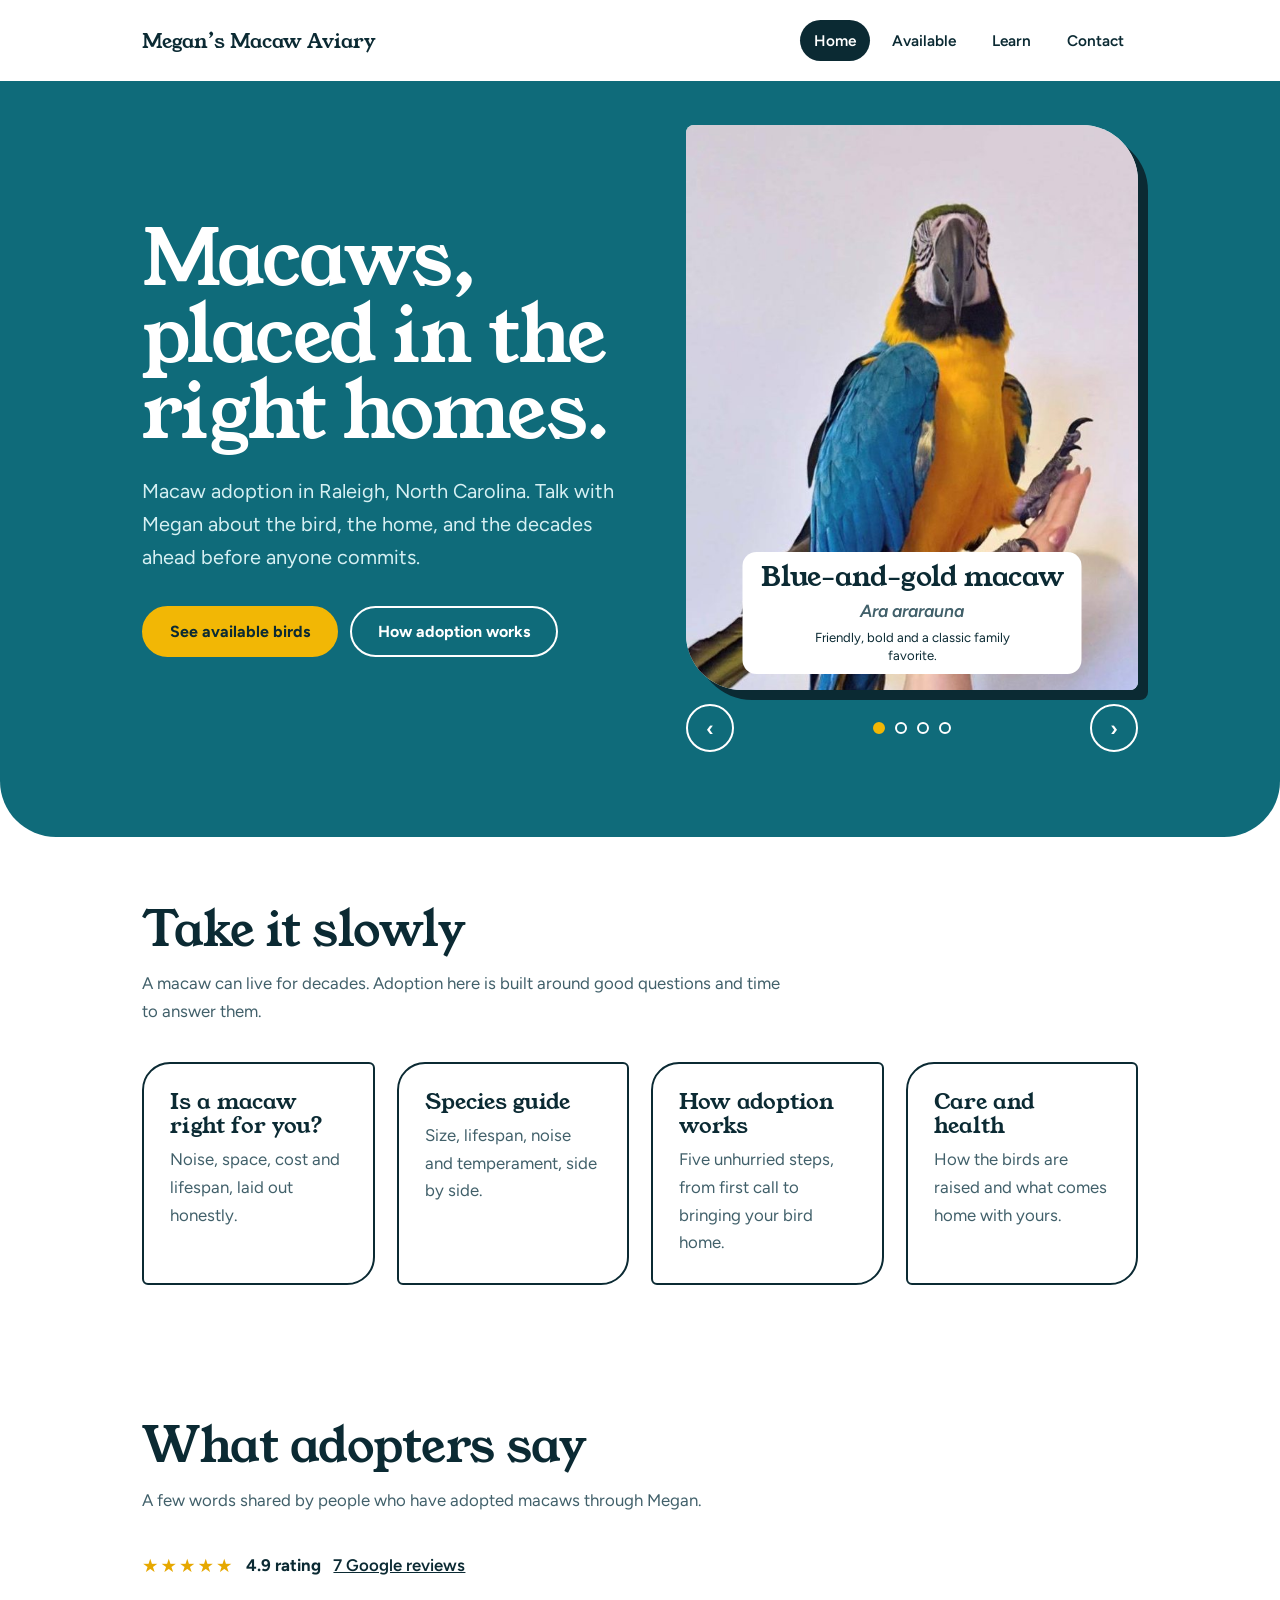
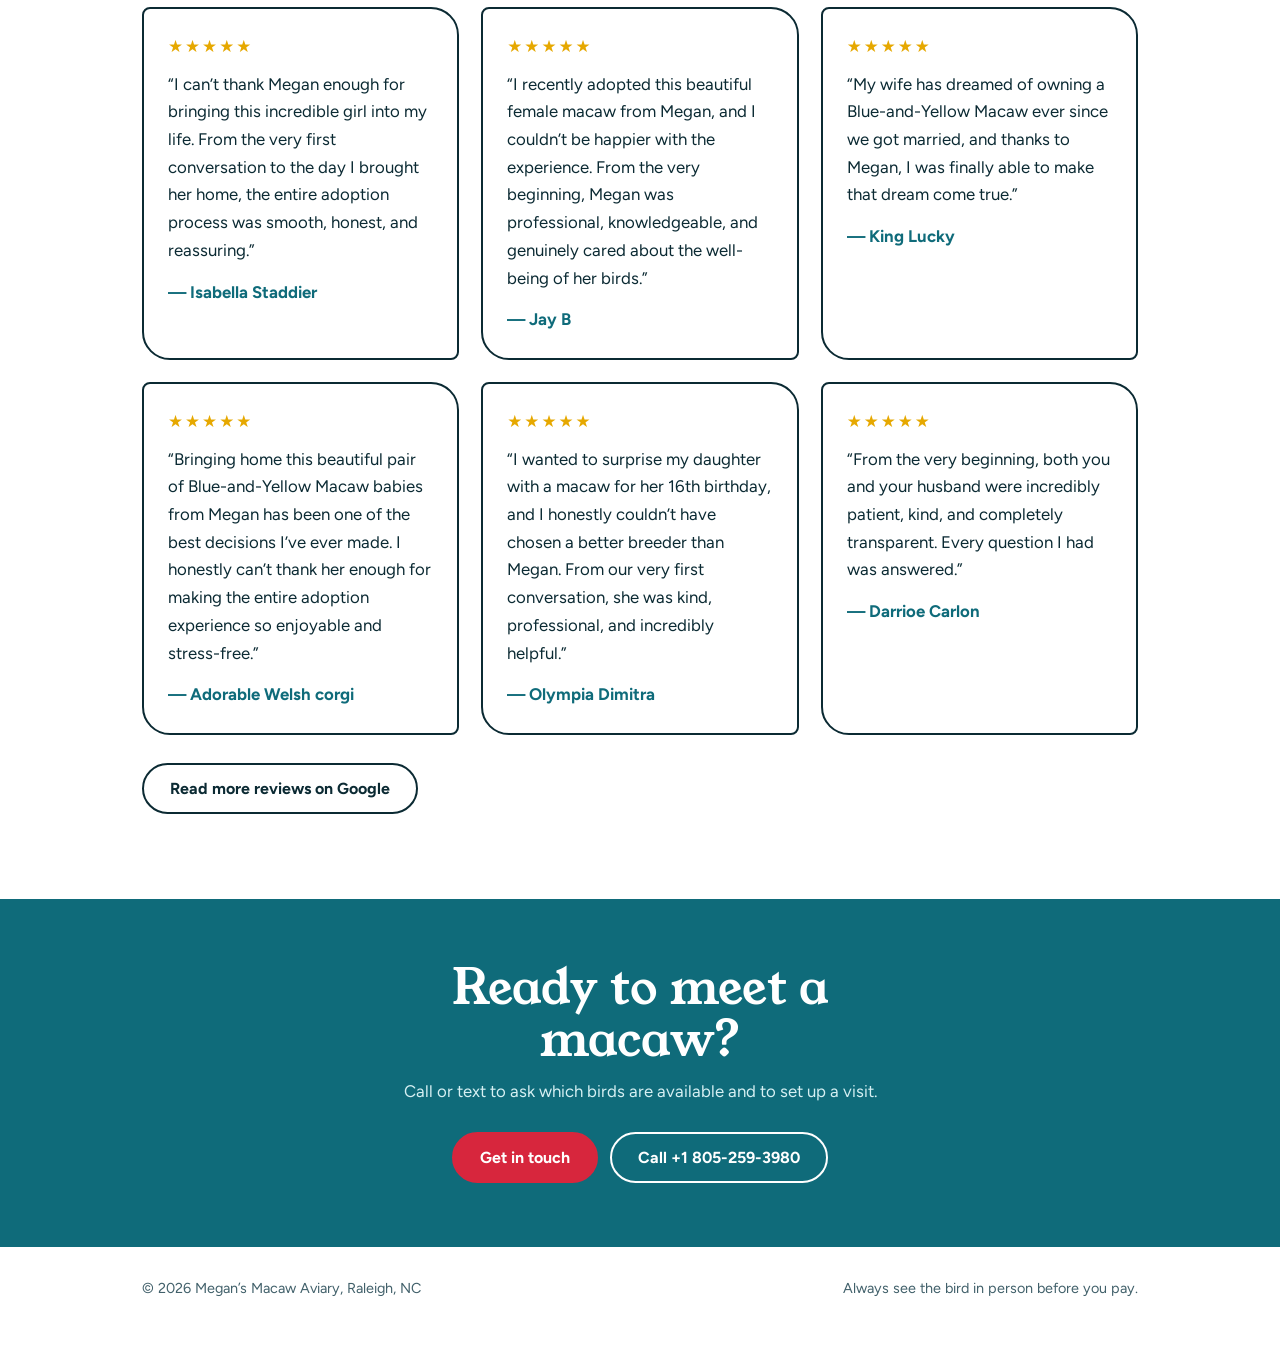
==== index.html @ 68a4a049 "Initial site" ====
<!DOCTYPE html>
<html lang="en">
<head>
<meta charset="utf-8">
<meta name="viewport" content="width=device-width, initial-scale=1, viewport-fit=cover">
<title>Megan’s Macaw Aviary | Macaw adoption in Raleigh, North Carolina</title>
<meta name="description" content="Macaw adoption in Raleigh, North Carolina. Meet hand-raised scarlet, blue-and-gold, green-winged, military and hyacinth macaws.">
<meta name="robots" content="index,follow,max-image-preview:large">
<meta name="theme-color" content="#0F6B7A">
<link rel="icon" href="/favicon.ico" sizes="48x48">
<link rel="icon" href="/icon-192.png" type="image/png" sizes="192x192">
<link rel="apple-touch-icon" href="/apple-touch-icon.png">
<link rel="manifest" href="/site.webmanifest">
<link rel="canonical" href="https://YOUR-DOMAIN.com/">
<meta property="og:type" content="website"><meta property="og:url" content="https://YOUR-DOMAIN.com/"><meta property="og:locale" content="en_US"><meta property="og:site_name" content="Megan’s Macaw Aviary">
<meta property="og:title" content="Megan’s Macaw Aviary | Macaw adoption in Raleigh, North Carolina"><meta property="og:description" content="Macaw adoption in Raleigh, North Carolina. Meet hand-raised scarlet, blue-and-gold, green-winged, military and hyacinth macaws.">
<meta property="og:image" content="https://YOUR-DOMAIN.com/og-image.jpg"><meta property="og:image:type" content="image/jpeg"><meta property="og:image:width" content="1200"><meta property="og:image:height" content="630"><meta property="og:image:alt" content="Hyacinth macaw next to the words Megan’s Macaw Aviary">
<meta name="twitter:card" content="summary_large_image"><meta name="twitter:title" content="Megan’s Macaw Aviary | Macaw adoption in Raleigh, North Carolina"><meta name="twitter:description" content="Macaw adoption in Raleigh, North Carolina. Meet hand-raised scarlet, blue-and-gold, green-winged, military and hyacinth macaws."><meta name="twitter:image" content="https://YOUR-DOMAIN.com/og-image.jpg">
<link rel="preconnect" href="https://fonts.googleapis.com"><link rel="preconnect" href="https://fonts.gstatic.com" crossorigin>
<link rel="stylesheet" href="https://fonts.googleapis.com/css2?family=Young+Serif&family=Figtree:wght@400;600;700&display=swap">
<link rel="stylesheet" href="/styles.css">
<script type="application/ld+json">{"@context":"https://schema.org","@type":"PetStore","name":"Megan’s Macaw Aviary","description":"Macaw adoption in Raleigh, North Carolina. Hand-raised, socialized macaws raised in a home environment.","url":"https://YOUR-DOMAIN.com/","telephone":"+1-805-259-3980","image":"https://YOUR-DOMAIN.com/og-image.jpg","address":{"@type":"PostalAddress","addressLocality":"Raleigh","addressRegion":"NC","addressCountry":"US"},"areaServed":"Raleigh, North Carolina"}</script>
</head>
<body>
<a class="skip" href="#main">Skip to content</a>
<noscript><p class="nojs">Some features need JavaScript. You can always call or text Megan at +1 805-259-3980.</p></noscript>
<div id="net" role="status" hidden>You appear to be offline. Photos and links may not load. You can still call or text +1 805-259-3980.</div>
<div class="wrap"><div class="top"><a class="brand" href="/">Megan’s Macaw Aviary</a><nav aria-label="Main"><a href="/" aria-current="page">Home</a><a href="/available">Available</a><a href="/learn">Learn</a><a href="/contact">Contact</a></nav></div></div>
<main id="main" tabindex="-1">

  <header class="hero"><div class="wrap hg">
    <div>
      <h1>Macaws, placed in the right homes.</h1>
      <p>Macaw adoption in Raleigh, North Carolina. Talk with Megan about the bird, the home, and the decades ahead before anyone commits.</p>
      <div class="cta"><a class="btn" href="/available">See available birds</a><a class="btn alt" href="/learn#adoption">How adoption works</a></div>
    </div>
    <div class="stage" role="group" aria-roledescription="carousel" aria-label="Macaw species">
      <button class="slide" id="slide" type="button" aria-label="Show next macaw"></button>
      <div class="ctrl">
        <button type="button" id="prev" aria-label="Previous macaw">‹</button>
        <div class="dots" id="dots" aria-hidden="true"></div>
        <button type="button" id="next" aria-label="Next macaw">›</button>
      </div>
    </div>
  </div></header>

  <section><div class="wrap">
    <h2 class="lead">Take it slowly</h2>
    <p class="intro">A macaw can live for decades. Adoption here is built around good questions and time to answer them.</p>
    <div class="tiles">
      <a class="tile" href="/learn#fit"><h3>Is a macaw right for you?</h3><p>Noise, space, cost and lifespan, laid out honestly.</p></a>
      <a class="tile" href="/learn#species"><h3>Species guide</h3><p>Size, lifespan, noise and temperament, side by side.</p></a>
      <a class="tile" href="/learn#adoption"><h3>How adoption works</h3><p>Five unhurried steps, from first call to bringing your bird home.</p></a>
      <a class="tile" href="/learn#care"><h3>Care and health</h3><p>How the birds are raised and what comes home with yours.</p></a>
    </div>
  </div></section>

  <section id="reviews"><div class="wrap">
    <h2 class="lead">What adopters say</h2>
    <p class="intro">A few words shared by people who have adopted macaws through Megan.</p>
    <p class="rating"><span class="stars" aria-hidden="true">★★★★★</span><span>4.9 rating</span><a class="js-reviews" href="#" target="_blank" rel="noopener">7 Google reviews</a></p>
    <div class="revs" id="revs">
      <blockquote class="rev"><div class="stars" aria-label="5 stars">★★★★★</div><p>“I can’t thank Megan enough for bringing this incredible girl into my life. From the very first conversation to the day I brought her home, the entire adoption process was smooth, honest, and reassuring.”</p><cite>— Isabella Staddier</cite></blockquote>
      <blockquote class="rev"><div class="stars" aria-label="5 stars">★★★★★</div><p>“I recently adopted this beautiful female macaw from Megan, and I couldn’t be happier with the experience. From the very beginning, Megan was professional, knowledgeable, and genuinely cared about the well-being of her birds.”</p><cite>— Jay B</cite></blockquote>
      <blockquote class="rev"><div class="stars" aria-label="5 stars">★★★★★</div><p>“My wife has dreamed of owning a Blue-and-Yellow Macaw ever since we got married, and thanks to Megan, I was finally able to make that dream come true.”</p><cite>— King Lucky</cite></blockquote>
      <blockquote class="rev"><div class="stars" aria-label="5 stars">★★★★★</div><p>“Bringing home this beautiful pair of Blue-and-Yellow Macaw babies from Megan has been one of the best decisions I’ve ever made. I honestly can’t thank her enough for making the entire adoption experience so enjoyable and stress-free.”</p><cite>— Adorable Welsh corgi</cite></blockquote>
      <blockquote class="rev"><div class="stars" aria-label="5 stars">★★★★★</div><p>“I wanted to surprise my daughter with a macaw for her 16th birthday, and I honestly couldn’t have chosen a better breeder than Megan. From our very first conversation, she was kind, professional, and incredibly helpful.”</p><cite>— Olympia Dimitra</cite></blockquote>
      <blockquote class="rev"><div class="stars" aria-label="5 stars">★★★★★</div><p>“From the very beginning, both you and your husband were incredibly patient, kind, and completely transparent. Every question I had was answered.”</p><cite>— Darrioe Carlon</cite></blockquote>
    </div>
    <p class="revlink"><a class="btn alt js-reviews" href="#" target="_blank" rel="noopener">Read more reviews on Google</a></p>
  </div></section>

  <div class="strip"><div class="wrap">
    <h2>Ready to meet a macaw?</h2>
    <p>Call or text to ask which birds are available and to set up a visit.</p>
    <div class="cta"><a class="btn" href="/contact">Get in touch</a><a class="btn alt" href="tel:+18052593980">Call +1 805-259-3980</a></div>
  </div></div>
</main>
<footer><div class="wrap"><span>© 2026 Megan’s Macaw Aviary, Raleigh, NC</span><span class="js-social"></span><span>Always see the bird in person before you pay.</span></div></footer>
<script src="/config.js"></script><script src="/app.js" defer></script>
</body></html>
---- styles.css ----
:root{color-scheme:light;--bg:#FFFFFF;--ink:#0B2A33;--muted:#41606A;--card:#fff;--line:#C9DDE0;--teal:#0F6B7A;--gold:#F2B705;--scarlet:#D7263D;--sky:#D6F0F3;
box-sizing:border-box;padding-top:env(safe-area-inset-top,0px);padding-bottom:env(safe-area-inset-bottom,0px)}
html{-webkit-text-size-adjust:100%}
html{scroll-padding-top:env(safe-area-inset-top,0px)}
*,*::before,*::after{box-sizing:inherit}
body{margin:0;background:var(--bg);color:var(--ink);font:400 1.05rem/1.65 Figtree,system-ui,sans-serif;overflow-x:clip}
.wrap{max-width:1040px;margin:0 auto;padding:0 22px}
h1,h2,h3{font-family:"Young Serif",Georgia,serif;font-weight:400;line-height:1.08;margin:0}
a{color:inherit}
:focus-visible{outline:3px solid var(--scarlet);outline-offset:3px}
[hidden]{display:none!important}
.top{display:flex;justify-content:space-between;align-items:center;gap:16px;padding:20px 0}
.brand{font:400 1.25rem "Young Serif",Georgia,serif;text-decoration:none}
.top nav{display:flex;gap:8px;align-items:center;font-weight:600;font-size:.96rem}
.top nav a{text-decoration:none;padding:8px 14px;border-radius:999px}
.top nav a:hover{background:var(--sky)}
.top nav a[aria-current="page"]{background:var(--ink);color:var(--bg)}
.btn{display:inline-block;padding:14px 26px;border-radius:999px;background:var(--scarlet);color:#fff;font:700 1rem Figtree,sans-serif;text-decoration:none;border:2px solid var(--scarlet);cursor:pointer}
.btn:hover{background:#B81E32;border-color:#B81E32}
.btn.alt{background:transparent;color:var(--ink);border-color:var(--ink)}
.btn.alt:hover{background:var(--ink);color:var(--bg)}
.cta{display:flex;flex-wrap:wrap;gap:12px}
.hero{background:var(--teal);color:#fff;border-radius:0 0 56px 56px;padding:44px 0 84px}
.hg{display:grid;grid-template-columns:1.05fr .95fr;gap:44px;align-items:center}
.hero h1{font-size:clamp(2.7rem,8.2vw,6rem);letter-spacing:-.02em;line-height:1}
.hero p{max-width:44ch;font-size:1.25rem;color:#D6F0F3;margin:24px 0 32px}
.hero .btn{background:var(--gold);border-color:var(--gold);color:#0B2A33}.hero .btn:hover{background:#fff;border-color:#fff}
.hero .btn.alt{background:transparent;color:#fff;border-color:#fff}.hero .btn.alt:hover{background:#fff;color:var(--teal)}
.stage{position:relative}
.slide{display:block;width:100%;aspect-ratio:4/5;max-height:560px;border:0;padding:0;background:var(--sky);border-radius:8px 56px 8px 56px;box-shadow:10px 10px 0 #0B2A33;overflow:hidden;position:relative;cursor:pointer;font:inherit;color:inherit;text-align:left}
.slide img{position:absolute;inset:0;width:100%;height:100%;object-fit:cover;object-position:50% 30%;opacity:0;transition:opacity .35s}.slide img.on{opacity:1}
.fe{position:absolute;aspect-ratio:1;border-radius:0 100% 0 100%}
.fe.a{width:64%;left:8%;top:8%;rotate:18deg;background:var(--c1)}
.fe.b{width:46%;left:44%;top:42%;rotate:-8deg;background:var(--c2)}
.fe.c{width:34%;left:6%;top:58%;rotate:32deg;background:var(--c3)}
.slide.swap .fe{animation:in .5s cubic-bezier(.2,.8,.2,1) both}
.slide.swap .fe.b{animation-delay:.06s}.slide.swap .fe.c{animation-delay:.12s}
@keyframes in{from{opacity:0;translate:40px 0}to{opacity:1;translate:0 0}}
.cap{position:absolute;left:50%;bottom:16px;transform:translateX(-50%);width:max-content;max-width:calc(100% - 32px);display:flex;flex-direction:column;align-items:center;text-align:center;background:var(--card);color:var(--ink);border-radius:14px;padding:10px 18px}
.cap b{font:400 1.75rem/1.1 "Young Serif",Georgia,serif}
.cap small{color:var(--muted);font-weight:600;font-size:1.1rem;font-style:italic;margin-top:3px}
.cap em{font-style:normal;color:var(--ink);font-size:.82rem;line-height:1.35;margin-top:4px;max-width:30ch}
.ctrl{display:flex;justify-content:space-between;align-items:center;margin-top:14px}
.ctrl button{width:48px;height:48px;border-radius:50%;border:2px solid #fff;background:transparent;color:#fff;font:600 1.3rem Figtree,sans-serif;cursor:pointer}
.ctrl button:hover{background:#fff;color:var(--teal)}
.dots{display:flex;gap:10px}
.dots span{width:12px;height:12px;border-radius:50%;border:2px solid #fff}
.dots span.on{background:var(--gold);border-color:var(--gold)}
section{padding:68px 0}
.lead{font-size:clamp(1.9rem,4.6vw,3rem);letter-spacing:-.01em;max-width:20ch}
.intro{max-width:58ch;color:var(--muted);margin:14px 0 36px}
.band{background:var(--bg);border-top:1.5px solid var(--line)}
.species{display:grid;grid-template-columns:repeat(auto-fit,minmax(270px,1fr));gap:22px}
.sp{background:var(--card);border:1.5px solid var(--line);border-radius:6px 28px 6px 28px;overflow:hidden}
.sp i{display:block;height:14px}
.sp div{padding:22px 24px 26px}
.sp h3{font-size:1.5rem;margin-bottom:4px}
.sp small{display:block;color:var(--muted);font-weight:600;margin-bottom:12px}
.sp p{margin:0;font-size:.98rem}
.tiles{display:grid;grid-template-columns:repeat(auto-fit,minmax(240px,1fr));gap:22px}
.tile{display:block;text-decoration:none;padding:26px;border-radius:28px 6px 28px 6px;border:2px solid var(--ink);background:var(--card)}
.tile:hover{background:var(--ink);color:var(--bg)}
.tile h3{font-size:1.4rem;margin-bottom:8px}
.tile p{margin:0;color:var(--muted)}.tile:hover p{color:inherit}
.revs{display:grid;grid-template-columns:repeat(auto-fit,minmax(260px,1fr));gap:22px}
.rev{margin:0;padding:24px;border:2px solid var(--ink);border-radius:8px 28px 8px 28px;background:var(--card)}
.rev p{margin:0 0 14px}.rev cite{font-weight:700;font-style:normal;color:var(--teal)}
.strip{background:var(--teal);color:#fff;text-align:center;padding:64px 0}
.strip h2{font-size:clamp(1.9rem,4.6vw,3rem);max-width:18ch;margin:0 auto 12px}
.strip p{margin:0 auto 26px;max-width:46ch;color:#D6F0F3}
.strip .cta{justify-content:center}
.strip .btn.alt{color:#fff;border-color:#fff}.strip .btn.alt:hover{background:#fff;color:var(--teal)}
.fit{display:grid;grid-template-columns:1fr 1fr;gap:48px;align-items:start}
.fit ul{margin:0;padding:0;list-style:none;display:grid;gap:18px}
.fit li{padding-left:18px;border-left:5px solid var(--gold)}
.fit li:nth-child(2){border-color:var(--teal)}.fit li:nth-child(3){border-color:var(--scarlet)}.fit li:nth-child(4){border-color:var(--teal)}
.fit b{display:block;font-size:1.08rem}
.fit li span{color:var(--muted);font-size:.98rem}
.steps{counter-reset:s;margin:0;padding:0;list-style:none;max-width:760px}
.steps li{counter-increment:s;position:relative;padding:0 0 30px 64px;border-left:2px solid var(--line);margin-left:20px}
.steps li:last-child{border-color:transparent;padding-bottom:0}
.steps li::before{content:counter(s);position:absolute;left:-21px;top:0;width:40px;height:40px;border-radius:50%;background:var(--teal);color:#fff;display:grid;place-content:center;font:400 1.1rem "Young Serif",Georgia,serif}
.steps b{display:block;font:400 1.3rem "Young Serif",Georgia,serif;margin-bottom:4px}
.steps span{color:var(--muted)}
details{border-bottom:1.5px solid var(--line);max-width:760px}
summary{cursor:pointer;padding:18px 0;font:400 1.2rem "Young Serif",Georgia,serif;list-style:none;display:flex;justify-content:space-between;gap:16px}
summary::-webkit-details-marker{display:none}
summary::after{content:"+";font:600 1.5rem Figtree,sans-serif;color:var(--scarlet);transition:transform .2s}
details[open] summary::after{transform:rotate(45deg)}
details p{margin:0 0 20px;color:var(--muted);max-width:62ch}
.cg{display:grid;grid-template-columns:1fr 1fr;gap:48px;align-items:start}
.cg h1{font-size:clamp(2.2rem,5.5vw,3.6rem);margin-bottom:16px}
.cg dl{display:grid;grid-template-columns:auto 1fr;gap:8px 22px;margin:28px 0 0}
.cg dt{font-weight:700;color:var(--teal)}.cg dd{margin:0}
.msg{background:var(--card);border:2px solid var(--ink);border-radius:8px 32px 8px 32px;padding:26px;display:grid;gap:14px}
.msg h2{font-size:1.5rem}
.msg label{display:grid;gap:6px;font-weight:600;font-size:.95rem}
.msg input,.msg select,.msg textarea{font:400 1rem Figtree,sans-serif;color:var(--ink);background:var(--bg);border:1.5px solid var(--line);border-radius:10px;padding:11px 12px;width:100%}
.msg textarea{min-height:110px;resize:vertical}
.msg small{color:var(--muted)}
footer{padding:30px 0 44px;font-size:.9rem;color:var(--muted)}
footer .wrap{display:flex;flex-wrap:wrap;justify-content:space-between;gap:10px}
@media (max-width:820px){.hg,.fit,.cg{grid-template-columns:1fr;gap:34px}.slide{max-height:460px;box-shadow:7px 7px 0 #0B2A33}.hero{border-radius:0 0 36px 36px;padding:24px 0 56px}section{padding:52px 0}}
@media (max-width:560px){html{font-size:88%}.wrap{padding:0 16px}.hero h1{font-size:clamp(2rem,9vw,2.6rem)}.hero p{margin:14px 0 20px}.hg{gap:24px}.slide{max-height:380px}.cap b{font-size:1.4rem}.cap small{font-size:1rem}.cap{bottom:10px;padding:8px 14px}.lead{font-size:1.6rem}.intro{margin:10px 0 24px}.btn{padding:11px 20px}.ctrl button{width:40px;height:40px}section{padding:38px 0}.strip{padding:38px 0}.top{flex-direction:column;align-items:flex-start;gap:12px;padding:16px 0}.top nav{width:100%}.top nav a{flex:1;text-align:center;padding:12px 8px}.hero p{font-size:1.1rem}.cta .btn{width:100%;text-align:center}.msg{padding:20px}footer .wrap{flex-direction:column}.steps li{padding-left:54px}}
@media (prefers-reduced-motion:reduce){.slide img{transition:none}.slide.swap .fe{animation:none}summary::after{transition:none}}

.stars{color:#E6A800;letter-spacing:2px;font-size:1.05rem;margin-bottom:10px}
.rev cite{display:block}


section[id],.view [id]{scroll-margin-top:16px}
.sp img{display:block;width:100%;aspect-ratio:4/3;object-fit:cover;object-position:50% 30%;border-bottom:1.5px solid var(--line);background:var(--sky)}
.sp dl{display:grid;grid-template-columns:auto 1fr;gap:6px 14px;margin:14px 0 18px;font-size:.93rem}
.sp dt{font-weight:700;color:var(--teal)}.sp dd{margin:0}
.sp .btn{padding:10px 18px;font-size:.92rem}
.species{grid-template-columns:repeat(auto-fit,minmax(300px,1fr))}
.fit h3{font-size:1.5rem;margin-bottom:16px}
.fine{color:var(--muted);font-size:.9rem;margin:22px 0 0}
.filters{display:flex;flex-wrap:wrap;gap:10px;margin:0 0 14px}
.chip{font:600 .95rem Figtree,sans-serif;padding:9px 18px;border-radius:999px;border:2px solid var(--ink);background:transparent;color:var(--ink);cursor:pointer}
.chip:hover{background:var(--sky)}.chip[aria-pressed="true"]{background:var(--ink);color:#fff}
.count{color:var(--muted);margin:0 0 20px;font-weight:600}
.birds{display:grid;grid-template-columns:repeat(auto-fill,minmax(250px,1fr));gap:22px}
.bird{background:var(--card);border:1.5px solid var(--line);border-radius:6px 28px 6px 28px;overflow:hidden;display:flex;flex-direction:column}
.bird .ph{position:relative;aspect-ratio:4/5;background:var(--sky)}
.bird .ph img{position:absolute;inset:0;width:100%;height:100%;object-fit:cover;object-position:50% 25%;display:block}
.bird.sold .ph img{filter:grayscale(.7);opacity:.85}
.badge{position:absolute;top:12px;left:12px;padding:5px 12px;border-radius:999px;font:700 .82rem Figtree,sans-serif;color:#fff}
.s-available{background:var(--teal)}.s-reserved{background:var(--gold);color:var(--ink)}.s-sold{background:#5B6B70}
.bird .bb{padding:18px 20px 22px;display:flex;flex-direction:column;gap:2px;flex:1}
.bird h3{font-size:1.35rem}.bird small{color:var(--muted);font-weight:600;font-style:italic}
.bird .age{margin:10px 0 16px;font-weight:600}
.bird .btn{margin-top:auto;text-align:center;padding:11px 18px;font-size:.95rem}
.empty{padding:28px;border:2px dashed var(--line);border-radius:18px;color:var(--muted);text-align:center}
.mapnote{margin-top:24px;padding:16px 18px;border-left:5px solid var(--gold);background:#F7FBFB;border-radius:0 14px 14px 0;font-size:.97rem}
.mapnote a{font-weight:700}
.cg dd a{font-weight:600}
.msg .row{display:flex;flex-wrap:wrap;gap:10px}
.msg .btn{padding:12px 20px;font-size:.96rem}
.msg .status{min-height:1.4em;font-weight:600;color:var(--teal)}
.strip .cta+p,.revlink{margin-top:28px}
@media (max-width:560px){
.birds{grid-template-columns:1fr 1fr;gap:12px}
.bird .bb{padding:12px 12px 14px}.bird h3{font-size:1.1rem}.bird small{font-size:.8rem}.bird .btn{font-size:.85rem;padding:9px 10px}
.badge{top:8px;left:8px;font-size:.74rem;padding:4px 9px}
.species{grid-template-columns:1fr}
.msg .row .btn{flex:1 1 100%;text-align:center}
.chip{padding:8px 14px}
}

/* ===== Responsive plan =====
   280-340 tiny phones | 341-560 phones | 561-820 tablets / large phones (one column)
   821-999 small laptops | 1000-1499 desktop | 1500+ large monitors */
.skip{position:absolute;left:-9999px;top:8px;background:var(--ink);color:#fff;padding:10px 16px;border-radius:999px;z-index:50;font-weight:700}
.skip:focus{left:12px}
.nojs{margin:0;padding:12px 18px;background:var(--gold);color:var(--ink);font-weight:600;text-align:center}
#net{position:sticky;top:0;z-index:40;margin:0;padding:10px 18px;background:var(--ink);color:#fff;text-align:center;font-weight:600;font-size:.95rem}
#net a{color:var(--gold)}
.stage{max-width:440px;max-width:clamp(230px,calc(100svh * .64),460px);margin-left:auto;margin-right:auto;width:100%}
.slide{max-height:none}
.noimg{background:var(--sky)}
.noimg img{visibility:hidden}
.noimg::after{content:"Photo unavailable";position:absolute;inset:0;display:grid;place-content:center;color:var(--muted);font-weight:600;font-size:.9rem}
.hero h1{font-size:clamp(2.6rem,6vw,6rem)}
.tiles{grid-template-columns:repeat(4,1fr)}
.rating{display:flex;flex-wrap:wrap;align-items:center;gap:6px 12px;margin:0 0 26px;font-weight:700}
.rating .stars{margin:0;font-size:1.15rem}
.rating a{font-weight:600}
@media (min-width:1000px){
 .species{grid-template-columns:repeat(6,1fr)}
 .sp{grid-column:span 2}.sp:nth-child(4){grid-column:2/span 2}.sp:nth-child(5){grid-column:4/span 2}
}
@media (min-width:600px) and (max-width:999px){
 .species{grid-template-columns:1fr 1fr}
 .sp:last-child:nth-child(odd){grid-column:1/-1;width:calc(50% - 11px);justify-self:center}
}
@media (max-width:999px){.tiles{grid-template-columns:1fr 1fr}}
@media (max-width:820px){
 .hero h1{font-size:clamp(2.4rem,9vw,4.2rem)}
 .hero p{max-width:52ch}
}
@media (max-width:599px){.species{grid-template-columns:1fr}}
@media (max-width:520px){.tiles{grid-template-columns:1fr}}
@media (max-width:420px){.top nav a{padding:10px 6px;font-size:.9rem}}
@media (max-width:340px){
 html{font-size:82%}
 .top nav a{padding:9px 3px;font-size:.84rem}
 .birds{grid-template-columns:1fr}
 .cap b{font-size:1.2rem}.cap small{font-size:.9rem}
 .ctrl button{width:36px;height:36px}
}
@media (max-width:299px){.top nav{flex-wrap:wrap}.top nav a{flex:1 1 40%}}
@media (max-height:520px) and (orientation:landscape){.hero{padding:20px 0 40px}.hero h1{font-size:2.2rem}.stage{max-width:260px}}
@media (min-width:1500px){html{font-size:112.5%}.wrap{max-width:1200px}}
@media (min-width:1900px){html{font-size:125%}.wrap{max-width:1360px}}
.errbox{text-align:center;max-width:640px;margin:0 auto;padding:30px 0}
.errcode{font:400 clamp(5rem,22vw,9rem)/1 "Young Serif",Georgia,serif;color:var(--teal);margin:0 0 6px}
.errbox .lead,.errbox .intro{margin-left:auto;margin-right:auto}
.errbox .cta{justify-content:center}
.err{display:block;min-height:0;color:#B0182B;font-weight:600;font-size:.88rem}
.err:empty{display:none}
.msg input[aria-invalid="true"],.msg textarea[aria-invalid="true"]{border-color:#B0182B;box-shadow:0 0 0 2px rgba(176,24,43,.15)}
.bird.hl{outline:3px solid var(--gold);outline-offset:4px}
img{max-width:100%}.bird .ph img{object-position:50% 30%}
.stage{container-type:inline-size}
@container (max-width:300px){.cap em{display:none}.cap b{font-size:1.15rem}}
@media (max-height:520px) and (orientation:landscape){.cap em{display:none}.cap b{font-size:1.2rem}.cap small{font-size:.9rem}.cap{bottom:8px;padding:6px 12px}}
.msg .btn:disabled{opacity:.5;cursor:not-allowed}
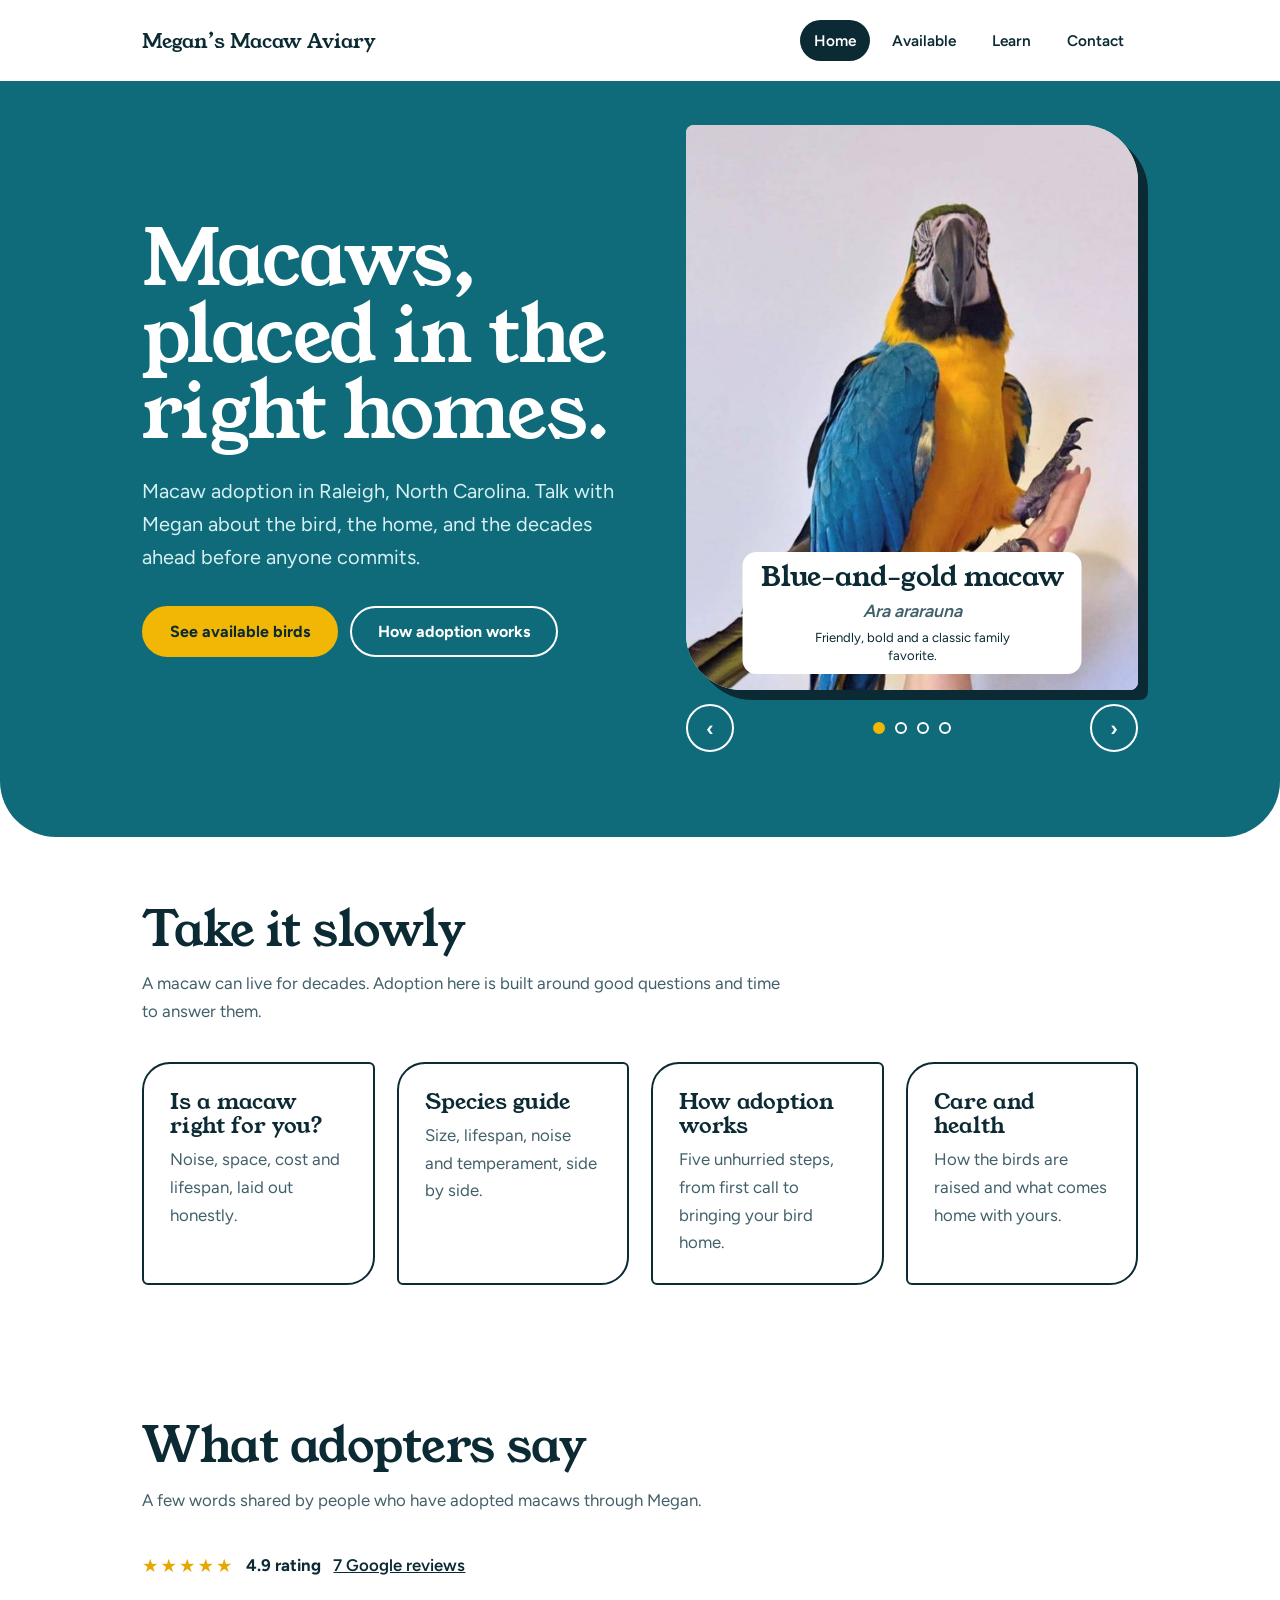
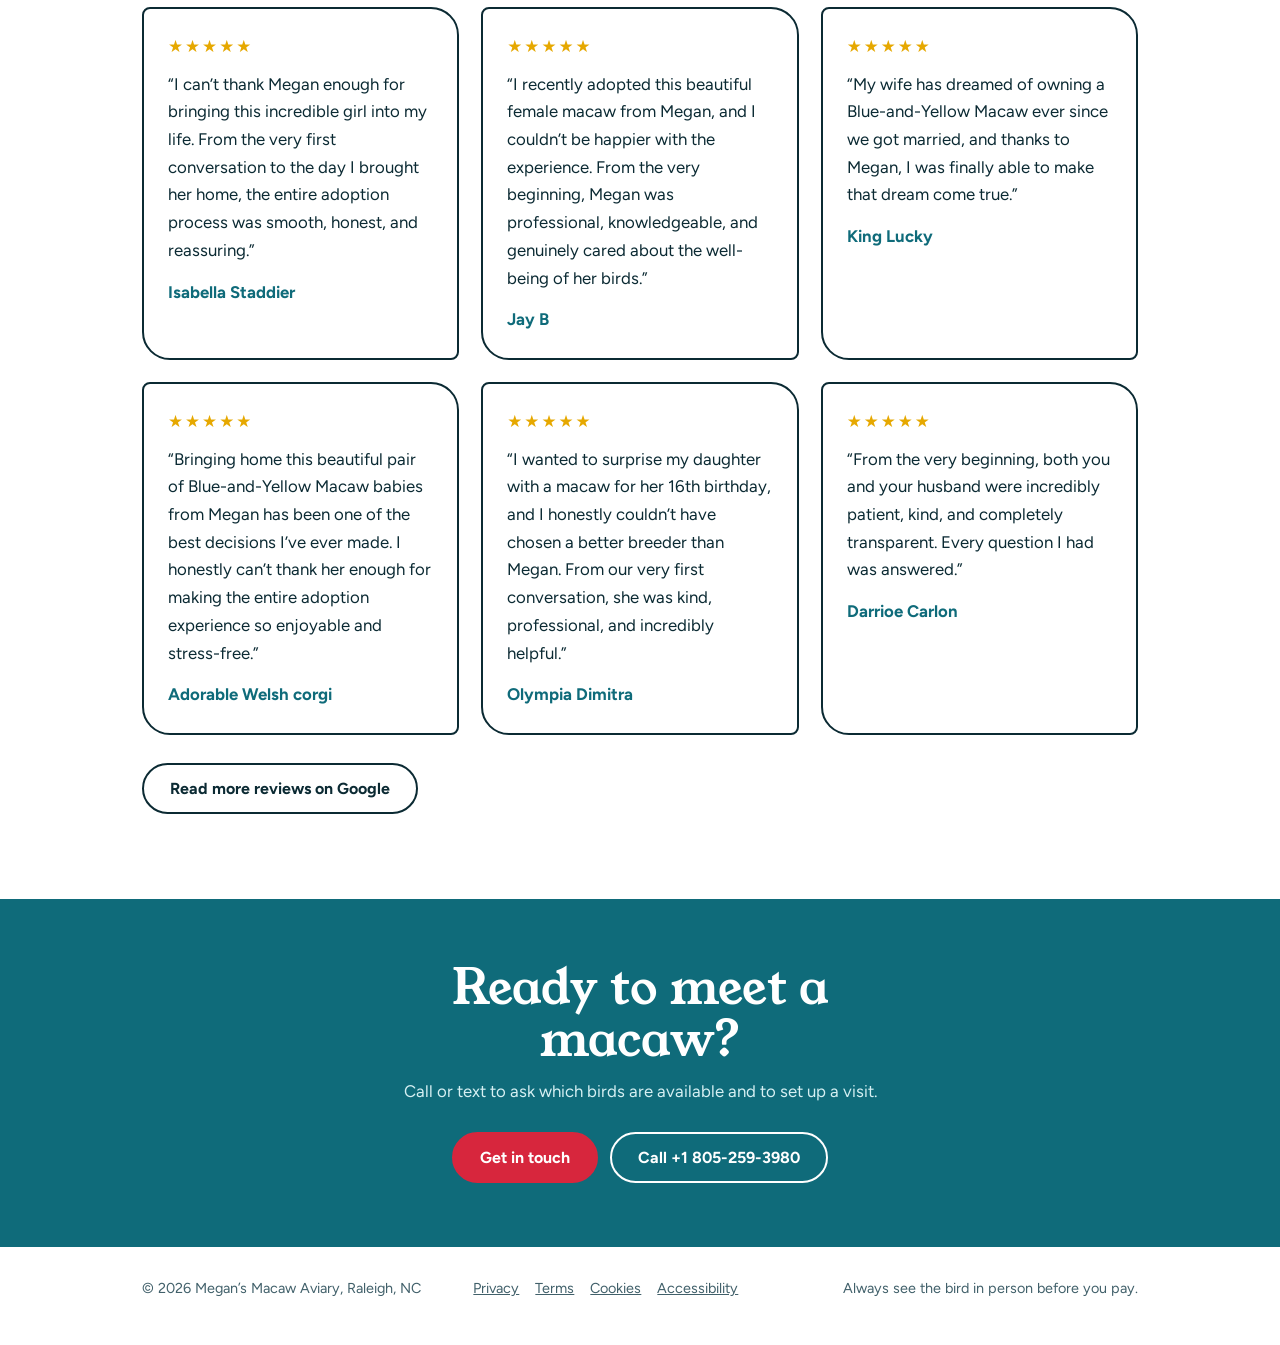
==== commit 53776a79: "changes to tech and legal" ====
--- a/index.html
+++ b/index.html
@@ -7,19 +7,20 @@
 <meta name="description" content="Macaw adoption in Raleigh, North Carolina. Meet hand-raised scarlet, blue-and-gold, green-winged, military and hyacinth macaws.">
 <meta name="robots" content="index,follow,max-image-preview:large">
 <meta name="theme-color" content="#0F6B7A">
-<link rel="icon" href="/favicon.ico" sizes="48x48">
+<link rel="icon" href="/favicon.ico" sizes="any">
 <link rel="icon" href="/icon-192.png" type="image/png" sizes="192x192">
 <link rel="apple-touch-icon" href="/apple-touch-icon.png">
 <link rel="manifest" href="/site.webmanifest">
-<link rel="canonical" href="https://YOUR-DOMAIN.com/">
-<meta property="og:type" content="website"><meta property="og:url" content="https://YOUR-DOMAIN.com/"><meta property="og:locale" content="en_US"><meta property="og:site_name" content="Megan’s Macaw Aviary">
+<!-- verification -->
+<link rel="canonical" href="https://megansmacawsaviary.vercel.app/">
+<meta property="og:type" content="website"><meta property="og:url" content="https://megansmacawsaviary.vercel.app/"><meta property="og:locale" content="en_US"><meta property="og:site_name" content="Megan’s Macaw Aviary">
 <meta property="og:title" content="Megan’s Macaw Aviary | Macaw adoption in Raleigh, North Carolina"><meta property="og:description" content="Macaw adoption in Raleigh, North Carolina. Meet hand-raised scarlet, blue-and-gold, green-winged, military and hyacinth macaws.">
-<meta property="og:image" content="https://YOUR-DOMAIN.com/og-image.jpg"><meta property="og:image:type" content="image/jpeg"><meta property="og:image:width" content="1200"><meta property="og:image:height" content="630"><meta property="og:image:alt" content="Hyacinth macaw next to the words Megan’s Macaw Aviary">
-<meta name="twitter:card" content="summary_large_image"><meta name="twitter:title" content="Megan’s Macaw Aviary | Macaw adoption in Raleigh, North Carolina"><meta name="twitter:description" content="Macaw adoption in Raleigh, North Carolina. Meet hand-raised scarlet, blue-and-gold, green-winged, military and hyacinth macaws."><meta name="twitter:image" content="https://YOUR-DOMAIN.com/og-image.jpg">
-<link rel="preconnect" href="https://fonts.googleapis.com"><link rel="preconnect" href="https://fonts.gstatic.com" crossorigin>
-<link rel="stylesheet" href="https://fonts.googleapis.com/css2?family=Young+Serif&family=Figtree:wght@400;600;700&display=swap">
+<meta property="og:image" content="https://megansmacawsaviary.vercel.app/og-image.jpg"><meta property="og:image:type" content="image/jpeg"><meta property="og:image:width" content="1200"><meta property="og:image:height" content="630"><meta property="og:image:alt" content="Hyacinth macaw next to the words Megan’s Macaw Aviary">
+<meta name="twitter:card" content="summary_large_image"><meta name="twitter:title" content="Megan’s Macaw Aviary | Macaw adoption in Raleigh, North Carolina"><meta name="twitter:description" content="Macaw adoption in Raleigh, North Carolina. Meet hand-raised scarlet, blue-and-gold, green-winged, military and hyacinth macaws."><meta name="twitter:image" content="https://megansmacawsaviary.vercel.app/og-image.jpg">
+<link rel="preload" href="/fonts/figtree-latin-400-normal.woff2" as="font" type="font/woff2" crossorigin><link rel="preload" href="/fonts/young-serif-latin-400-normal.woff2" as="font" type="font/woff2" crossorigin>
 <link rel="stylesheet" href="/styles.css">
-<script type="application/ld+json">{"@context":"https://schema.org","@type":"PetStore","name":"Megan’s Macaw Aviary","description":"Macaw adoption in Raleigh, North Carolina. Hand-raised, socialized macaws raised in a home environment.","url":"https://YOUR-DOMAIN.com/","telephone":"+1-805-259-3980","image":"https://YOUR-DOMAIN.com/og-image.jpg","address":{"@type":"PostalAddress","addressLocality":"Raleigh","addressRegion":"NC","addressCountry":"US"},"areaServed":"Raleigh, North Carolina"}</script>
+<script type="application/ld+json">{"@context":"https://schema.org","@graph":[{"@type":"WebSite","@id":"https://megansmacawsaviary.vercel.app/#website","url":"https://megansmacawsaviary.vercel.app/","name":"Megan’s Macaw Aviary","inLanguage":"en-US","publisher":{"@id":"https://megansmacawsaviary.vercel.app/#business"}},{"@type":"PetStore","@id":"https://megansmacawsaviary.vercel.app/#business","name":"Megan’s Macaw Aviary","description":"Macaw adoption in Raleigh, North Carolina. Hand-raised, socialized macaws raised in a home environment.","url":"https://megansmacawsaviary.vercel.app/","telephone":"+1-805-259-3980","image":"https://megansmacawsaviary.vercel.app/og-image.jpg","logo":"https://megansmacawsaviary.vercel.app/icon-512.png","address":{"@type":"PostalAddress","addressLocality":"Raleigh","addressRegion":"NC","addressCountry":"US"},"areaServed":"Raleigh, North Carolina","contactPoint":{"@type":"ContactPoint","telephone":"+1-805-259-3980","contactType":"customer service","areaServed":"US","availableLanguage":"English"},"knowsAbout":["Macaws","Macaw adoption","Parrot care"]}]}</script>
+<link rel="preload" href="/img/bg.jpg" as="image" fetchpriority="high">
 </head>
 <body>
 <a class="skip" href="#main">Skip to content</a>
@@ -58,16 +59,16 @@
   <section id="reviews"><div class="wrap">
     <h2 class="lead">What adopters say</h2>
     <p class="intro">A few words shared by people who have adopted macaws through Megan.</p>
-    <p class="rating"><span class="stars" aria-hidden="true">★★★★★</span><span>4.9 rating</span><a class="js-reviews" href="#" target="_blank" rel="noopener">7 Google reviews</a></p>
+    <p class="rating"><span class="stars" aria-hidden="true">★★★★★</span><span>4.9 rating</span><a class="js-reviews" href="#" target="_blank" rel="noopener noreferrer">7 Google reviews</a></p>
     <div class="revs" id="revs">
-      <blockquote class="rev"><div class="stars" aria-label="5 stars">★★★★★</div><p>“I can’t thank Megan enough for bringing this incredible girl into my life. From the very first conversation to the day I brought her home, the entire adoption process was smooth, honest, and reassuring.”</p><cite>— Isabella Staddier</cite></blockquote>
-      <blockquote class="rev"><div class="stars" aria-label="5 stars">★★★★★</div><p>“I recently adopted this beautiful female macaw from Megan, and I couldn’t be happier with the experience. From the very beginning, Megan was professional, knowledgeable, and genuinely cared about the well-being of her birds.”</p><cite>— Jay B</cite></blockquote>
-      <blockquote class="rev"><div class="stars" aria-label="5 stars">★★★★★</div><p>“My wife has dreamed of owning a Blue-and-Yellow Macaw ever since we got married, and thanks to Megan, I was finally able to make that dream come true.”</p><cite>— King Lucky</cite></blockquote>
-      <blockquote class="rev"><div class="stars" aria-label="5 stars">★★★★★</div><p>“Bringing home this beautiful pair of Blue-and-Yellow Macaw babies from Megan has been one of the best decisions I’ve ever made. I honestly can’t thank her enough for making the entire adoption experience so enjoyable and stress-free.”</p><cite>— Adorable Welsh corgi</cite></blockquote>
-      <blockquote class="rev"><div class="stars" aria-label="5 stars">★★★★★</div><p>“I wanted to surprise my daughter with a macaw for her 16th birthday, and I honestly couldn’t have chosen a better breeder than Megan. From our very first conversation, she was kind, professional, and incredibly helpful.”</p><cite>— Olympia Dimitra</cite></blockquote>
-      <blockquote class="rev"><div class="stars" aria-label="5 stars">★★★★★</div><p>“From the very beginning, both you and your husband were incredibly patient, kind, and completely transparent. Every question I had was answered.”</p><cite>— Darrioe Carlon</cite></blockquote>
+      <blockquote class="rev"><div class="stars" aria-label="5 stars">★★★★★</div><p>“I can’t thank Megan enough for bringing this incredible girl into my life. From the very first conversation to the day I brought her home, the entire adoption process was smooth, honest, and reassuring.”</p><cite>Isabella Staddier</cite></blockquote>
+      <blockquote class="rev"><div class="stars" aria-label="5 stars">★★★★★</div><p>“I recently adopted this beautiful female macaw from Megan, and I couldn’t be happier with the experience. From the very beginning, Megan was professional, knowledgeable, and genuinely cared about the well-being of her birds.”</p><cite>Jay B</cite></blockquote>
+      <blockquote class="rev"><div class="stars" aria-label="5 stars">★★★★★</div><p>“My wife has dreamed of owning a Blue-and-Yellow Macaw ever since we got married, and thanks to Megan, I was finally able to make that dream come true.”</p><cite>King Lucky</cite></blockquote>
+      <blockquote class="rev"><div class="stars" aria-label="5 stars">★★★★★</div><p>“Bringing home this beautiful pair of Blue-and-Yellow Macaw babies from Megan has been one of the best decisions I’ve ever made. I honestly can’t thank her enough for making the entire adoption experience so enjoyable and stress-free.”</p><cite>Adorable Welsh corgi</cite></blockquote>
+      <blockquote class="rev"><div class="stars" aria-label="5 stars">★★★★★</div><p>“I wanted to surprise my daughter with a macaw for her 16th birthday, and I honestly couldn’t have chosen a better breeder than Megan. From our very first conversation, she was kind, professional, and incredibly helpful.”</p><cite>Olympia Dimitra</cite></blockquote>
+      <blockquote class="rev"><div class="stars" aria-label="5 stars">★★★★★</div><p>“From the very beginning, both you and your husband were incredibly patient, kind, and completely transparent. Every question I had was answered.”</p><cite>Darrioe Carlon</cite></blockquote>
     </div>
-    <p class="revlink"><a class="btn alt js-reviews" href="#" target="_blank" rel="noopener">Read more reviews on Google</a></p>
+    <p class="revlink"><a class="btn alt js-reviews" href="#" target="_blank" rel="noopener noreferrer">Read more reviews on Google</a></p>
   </div></section>
 
   <div class="strip"><div class="wrap">
@@ -76,6 +77,6 @@
     <div class="cta"><a class="btn" href="/contact">Get in touch</a><a class="btn alt" href="tel:+18052593980">Call +1 805-259-3980</a></div>
   </div></div>
 </main>
-<footer><div class="wrap"><span>© 2026 Megan’s Macaw Aviary, Raleigh, NC</span><span class="js-social"></span><span>Always see the bird in person before you pay.</span></div></footer>
+<footer><div class="wrap"><span>© 2026 Megan’s Macaw Aviary, Raleigh, NC</span><nav aria-label="Legal and site information"><a href="/privacy">Privacy</a><a href="/terms">Terms</a><a href="/cookies">Cookies</a><a href="/accessibility">Accessibility</a></nav><span class="js-social"></span><span>Always see the bird in person before you pay.</span></div></footer>
 <script src="/config.js"></script><script src="/app.js" defer></script>
 </body></html>
--- a/styles.css
+++ b/styles.css
@@ -1,3 +1,7 @@
+@font-face{font-family:Figtree;font-style:normal;font-weight:400;font-display:swap;src:url(/fonts/figtree-latin-400-normal.woff2) format("woff2")}
+@font-face{font-family:Figtree;font-style:normal;font-weight:600;font-display:swap;src:url(/fonts/figtree-latin-600-normal.woff2) format("woff2")}
+@font-face{font-family:Figtree;font-style:normal;font-weight:700;font-display:swap;src:url(/fonts/figtree-latin-700-normal.woff2) format("woff2")}
+@font-face{font-family:"Young Serif";font-style:normal;font-weight:400;font-display:swap;src:url(/fonts/young-serif-latin-400-normal.woff2) format("woff2")}
 :root{color-scheme:light;--bg:#FFFFFF;--ink:#0B2A33;--muted:#41606A;--card:#fff;--line:#C9DDE0;--teal:#0F6B7A;--gold:#F2B705;--scarlet:#D7263D;--sky:#D6F0F3;
 box-sizing:border-box;padding-top:env(safe-area-inset-top,0px);padding-bottom:env(safe-area-inset-bottom,0px)}
 html{-webkit-text-size-adjust:100%}
@@ -72,8 +76,7 @@
 .strip .btn.alt{color:#fff;border-color:#fff}.strip .btn.alt:hover{background:#fff;color:var(--teal)}
 .fit{display:grid;grid-template-columns:1fr 1fr;gap:48px;align-items:start}
 .fit ul{margin:0;padding:0;list-style:none;display:grid;gap:18px}
-.fit li{padding-left:18px;border-left:5px solid var(--gold)}
-.fit li:nth-child(2){border-color:var(--teal)}.fit li:nth-child(3){border-color:var(--scarlet)}.fit li:nth-child(4){border-color:var(--teal)}
+.fit li{padding:0}
 .fit b{display:block;font-size:1.08rem}
 .fit li span{color:var(--muted);font-size:.98rem}
 .steps{counter-reset:s;margin:0;padding:0;list-style:none;max-width:760px}
@@ -132,7 +135,7 @@
 .bird .age{margin:10px 0 16px;font-weight:600}
 .bird .btn{margin-top:auto;text-align:center;padding:11px 18px;font-size:.95rem}
 .empty{padding:28px;border:2px dashed var(--line);border-radius:18px;color:var(--muted);text-align:center}
-.mapnote{margin-top:24px;padding:16px 18px;border-left:5px solid var(--gold);background:#F7FBFB;border-radius:0 14px 14px 0;font-size:.97rem}
+.mapnote{margin-top:24px;padding:16px 18px;border:1.5px solid var(--line);background:#F7FBFB;border-radius:14px;font-size:.97rem}
 .mapnote a{font-weight:700}
 .cg dd a{font-weight:600}
 .msg .row{display:flex;flex-wrap:wrap;gap:10px}
@@ -206,3 +209,20 @@
 @container (max-width:300px){.cap em{display:none}.cap b{font-size:1.15rem}}
 @media (max-height:520px) and (orientation:landscape){.cap em{display:none}.cap b{font-size:1.2rem}.cap small{font-size:.9rem}.cap{bottom:8px;padding:6px 12px}}
 .msg .btn:disabled{opacity:.5;cursor:not-allowed}
+
+.mt{margin-top:34px}
+.sp i.c-gold{background:#F2B705}.sp i.c-green{background:#1E9E6A}.sp i.c-blue{background:#1B3F9E}.sp i.c-red{background:#D7263D}
+.clip{position:fixed;opacity:0;pointer-events:none}
+.crumbs{padding:6px 0 0;font-size:.92rem;color:var(--muted)}
+.crumbs ol{display:flex;flex-wrap:wrap;gap:6px;margin:0;padding:0;list-style:none}
+.crumbs li+li::before{content:"/";margin-right:6px}
+.crumbs a{color:var(--muted)}
+.crumbs+section{padding-top:28px}
+.doc{max-width:760px}
+.doc h1{font-size:clamp(2.2rem,5.5vw,3.4rem);margin-bottom:14px}
+.doc h2{font-size:1.5rem;margin:36px 0 10px}
+.doc p,.doc li{max-width:68ch}
+.doc ul{padding-left:22px}
+.doc .meta{color:var(--muted);margin:0 0 28px}
+footer nav{display:flex;flex-wrap:wrap;gap:6px 16px}
+footer nav a{color:var(--muted)}
